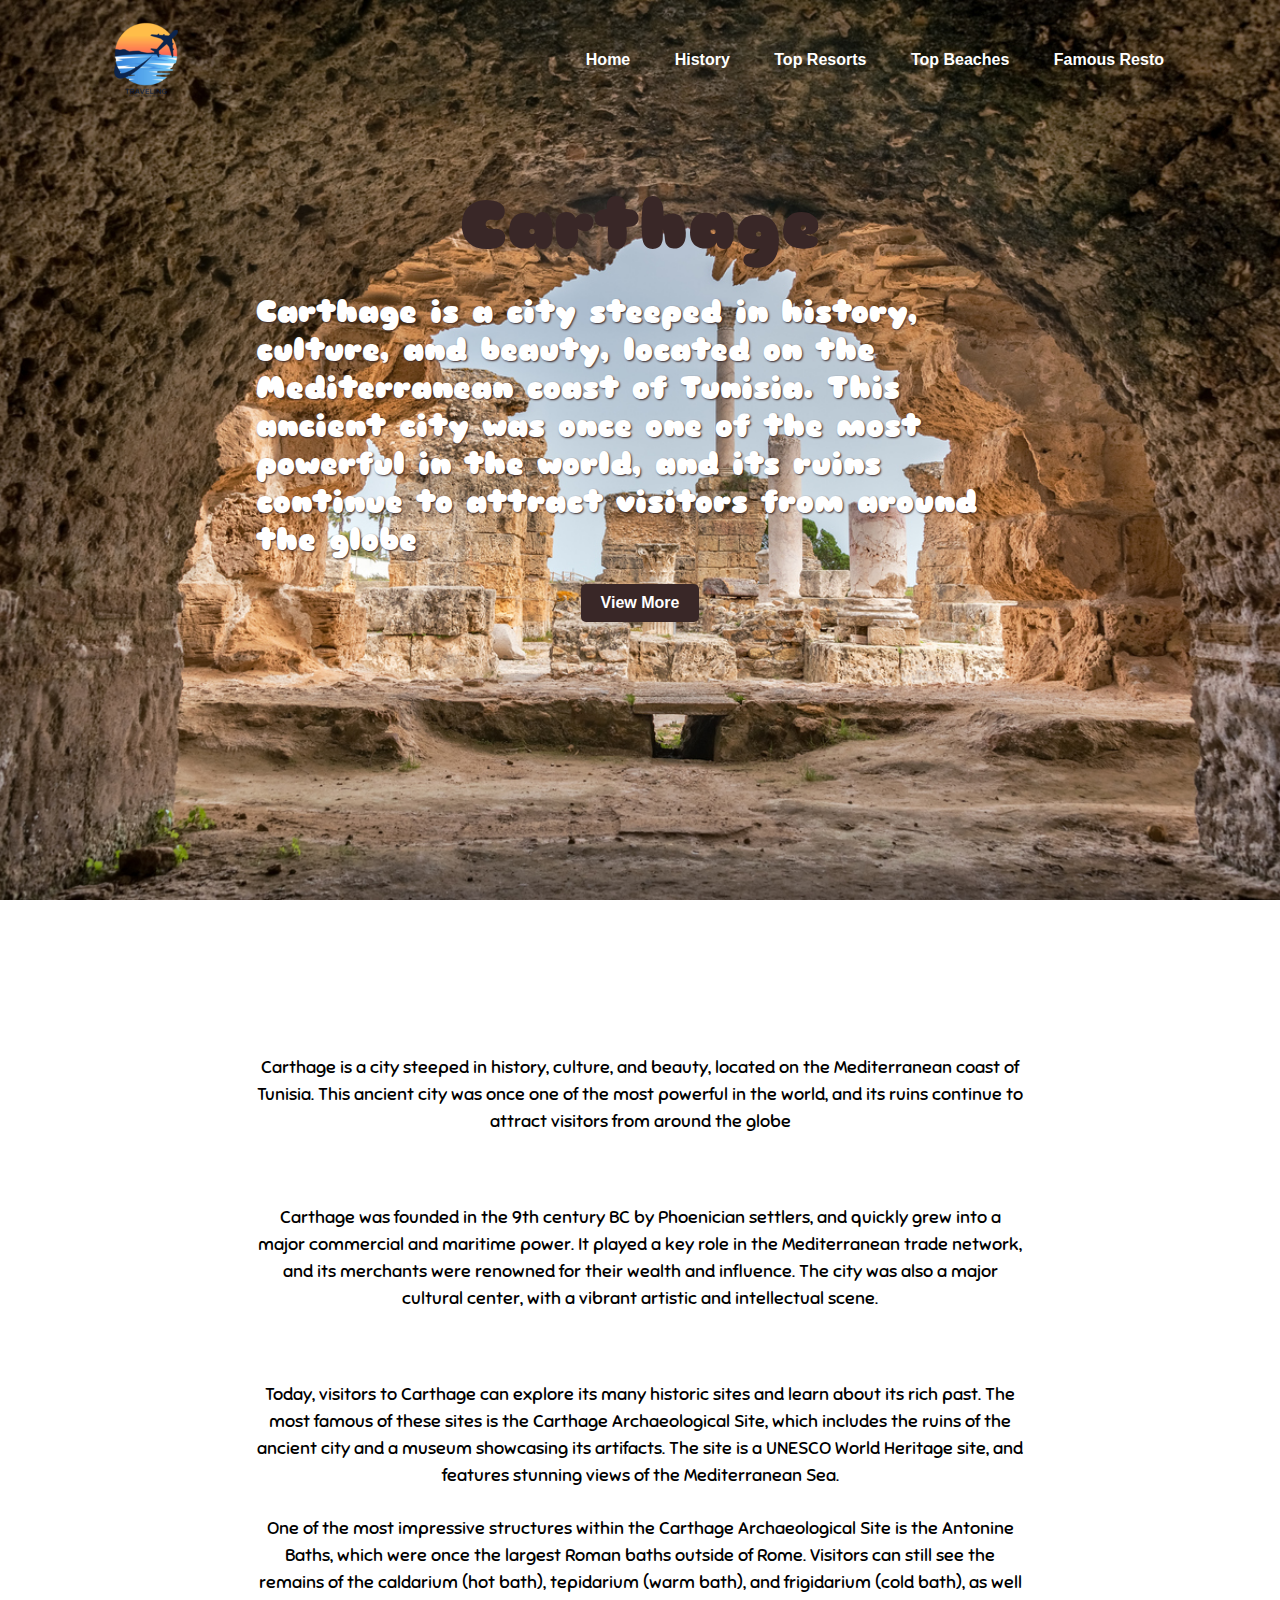
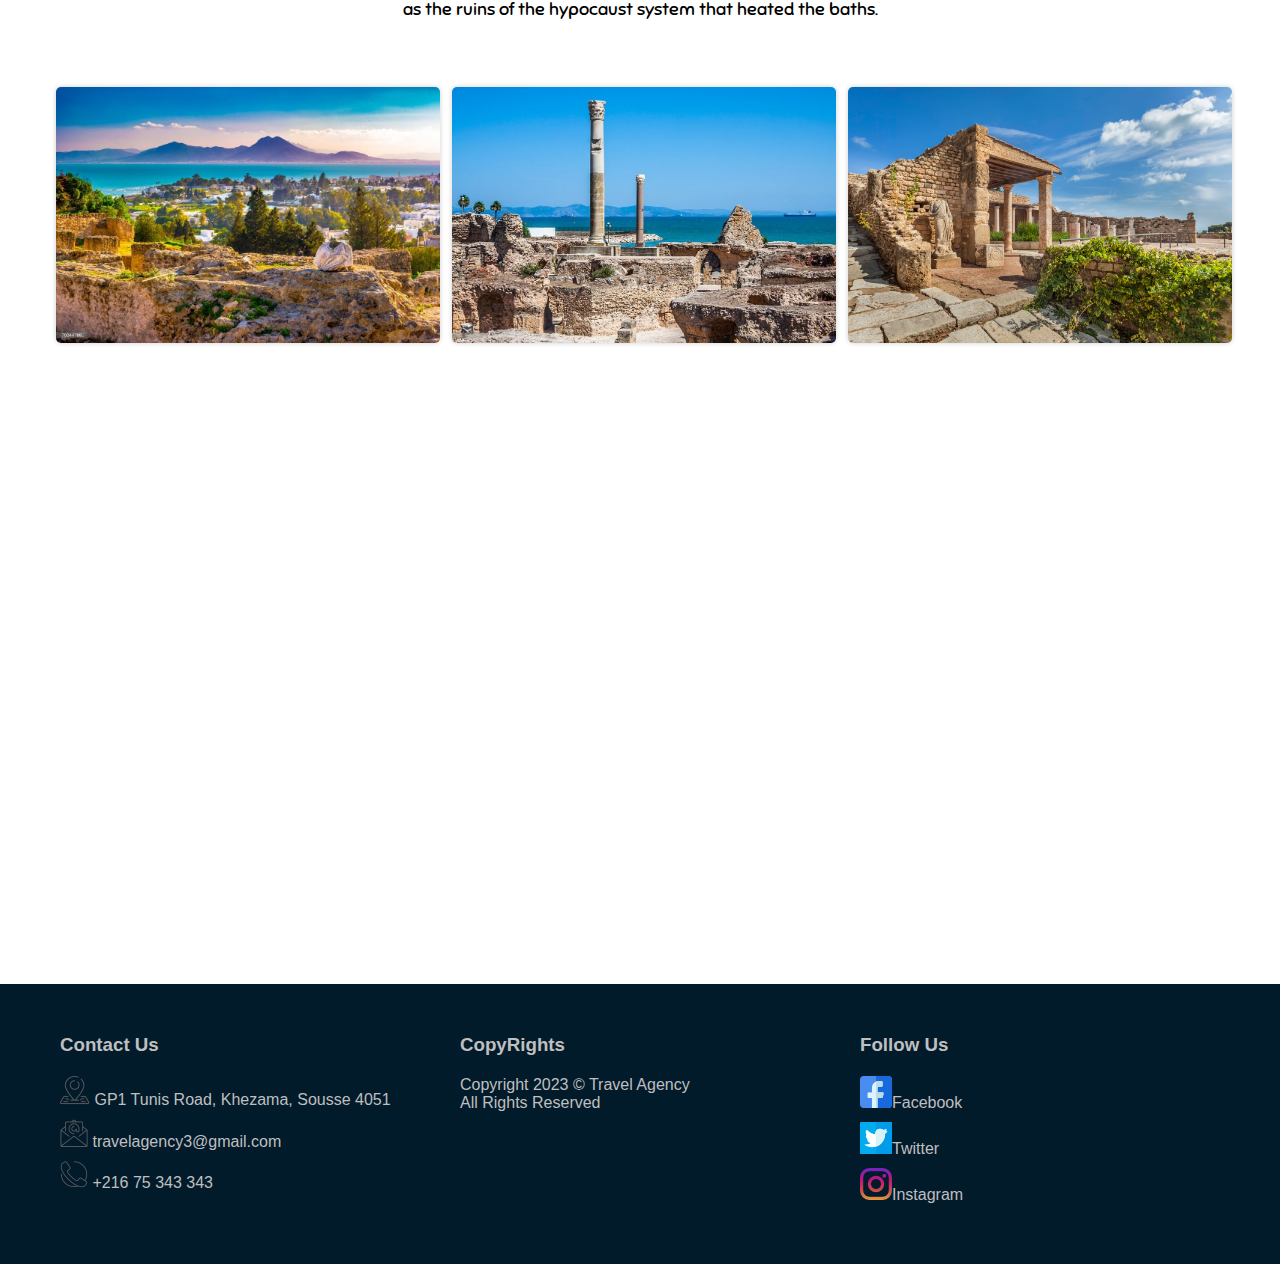
==== carthage.html @ c265ce58 "adding charthage.html" ====
<!DOCTYPE html>
<html lang="en">
<head>
    <meta charset="UTF-8">
    <meta http-equiv="X-UA-Compatible" content="IE=edge">
    <meta name="viewport" content="width=device-width, initial-scale=1.0">
    <link rel="stylesheet" href="carthage.css">
    <link rel="preconnect" href="https://fonts.googleapis.com">
<link rel="preconnect" href="https://fonts.gstatic.com" crossorigin>
<link href="https://fonts.googleapis.com/css2?family=El+Messiri:wght@500&family=Sniglet&display=swap" rel="stylesheet">
    <title>Carthage</title>
</head>
<body>
    <header>
        <nav>
            <img id="logo" src="travellogo.png" alt="logo">
            <ul>
                <li><a href="#">Home</a></li>
                <li><a href="#">History</a></li>
                <li><a href="#">Top Resorts</a></li>
                <li><a href="#">Top Beaches</a></li>
                <li><a href="#">Famous resto</a></li>
            </ul>
        </nav>
        <div class="first_view">
            <h1>Carthage</h1>
            <p>Carthage is a city steeped in history, culture, and beauty, located on the Mediterranean coast of Tunisia. This ancient city was once one of the most powerful in the world, and its ruins continue to attract visitors from around the globe</p>
            <div class="container_bot">
                <button class="view-more">View More</button>
            </div>
        </div>
    </header>
    <main>
        <div class="history" id="1">
            <p>Carthage is a city steeped in history, culture, and beauty, located on the Mediterranean coast of Tunisia. This ancient city was once one of the most powerful in the world, and its ruins continue to attract visitors from around the globe</p>
            <br><p>Carthage was founded in the 9th century BC by Phoenician settlers, and quickly grew into a major commercial and maritime power. It played a key role in the Mediterranean trade network, and its merchants were renowned for their wealth and influence. The city was also a major cultural center, with a vibrant artistic and intellectual scene.</p>
            <br><p>Today, visitors to Carthage can explore its many historic sites and learn about its rich past. The most famous of these sites is the Carthage Archaeological Site, which includes the ruins of the ancient city and a museum showcasing its artifacts. The site is a UNESCO World Heritage site, and features stunning views of the Mediterranean Sea.</p>
            <p>One of the most impressive structures within the Carthage Archaeological Site is the Antonine Baths, which were once the largest Roman baths outside of Rome. Visitors can still see the remains of the caldarium (hot bath), tepidarium (warm bath), and frigidarium (cold bath), as well as the ruins of the hypocaust system that heated the baths.</p>

        </div>
        <div class="images">
            <div class="gallery">
                <div class="gallery-item">
                  <img src="gallary/istockphoto-700447880-1024x1024-transformed.jpeg">
                </div>
                <div class="gallery-item">
                    <img src="gallary/istockphoto-520599299-1024x1024-transformed.jpeg">
                </div>
                <div class="gallery-item">
                    <img src="gallary/iStock-519890767.jpg">
                </div>
            </div>
        </div>
    </main>
    <footer>
        <div class="container">
          <div class="row">
            <div class="col">
                <h3>Contact Us</h3>
                <ul>
                    <li>
                        <img src="adresse.png" alt="adress_logo">
                        GP1 Tunis Road, Khezama, Sousse 4051
                    </li>
                    <li>
                        <img src="mail.png" alt="email_logo">                
                        travelagency3@gmail.com
                    </li>
                    <li>
                        <img src="phone.png" alt="phone_logo">
                        +216 75 343 343
                    </li>
                </ul>
            </div>
            <div class="col">
              <h3>CopyRights</h3>
              <ul>
                <li> Copyright 2023 © Travel Agency <br> All Rights Reserved</li>
              </ul>
            </div>
            <div class="col">
              <h3>Follow Us</h3>
              <ul>
                <li><img src="1.png" alt="facebook_logo"><a href="#">Facebook</a></li>
                <li><img src="twitter.png" alt="twitter_logo"><a href="#">Twitter</a></li>
                <li><img src="instagram.png" alt="instagram_logo"><a href="#">Instagram</a></li>
              </ul>
            </div>
          </div>
        </div>
      </footer>

      
</body>
</html>
---- carthage.css ----
*{
    margin: 0;
    padding: 0;
    font-family: Arial, Helvetica, sans-serif;
}
/*CSS FOR THE HEADER INCLUDING THE NAV BAR STARTS FROM HERE*/
header {
    width: 100%;
    height: 100vh;
    background-size: cover;
    background-position: center;
    background-image: url(gallary/iStock-1150850339.jpg);
    background-size: cover;
    height: 100vh;
    
    
    
}


nav {
    width:85%;
    margin:auto;
    padding:10px 0;
    display: flex;
    align-items: center;
    justify-content: space-between;
    
     
    
}

#logo{
    width: 100px;
    cursor: pointer;
}

header nav ul li {
    list-style: none;
    display: inline-block;
    margin: 0 20px;
}

header nav ul li a {
    text-decoration: none;
    text-transform: capitalize;
    color: white;
    font-family:Verdana, Geneva, Tahoma, sans-serif;
    font-weight: bold;
    
}

/*CSS FOR THE HEADER INCLUDING THE NAV BAR ENDS FROM HERE*/


/*CSS FOR THE FOOTER STARTS FROM HERE*/
footer {
    background-color: #021b2b;
    padding: 50px 0;
    bottom: 0;
    width: 100%;
    position: initial;
    
  }
  
  .container {
    max-width: 1200px;
    margin: 0 auto;
  }
  
  .row {
    display: flex;
    flex-wrap: wrap;
  }
  
  .col {
    flex: 1;
    padding: 0 20px;
  }
  
  .col h3 {
    margin-bottom: 20px;
    color: #bfbfbf;
  }
  
  .col ul {
    list-style: none;
    margin: 0;
    padding: 0;
  }
  
  .col ul li {
    margin-bottom: 10px;
    color: #bfbfbf;

  }
  
  .col ul li a {
    text-decoration: none;
    color: #bfbfbf;
  }

/*CSS FOR THE FOOTER ENDS FROM HERE*/

/*CSS FOR FIRST_VIEW DIV STARTS HERE */
.first_view{
    margin: 5% 0%;
}
.first_view h1{
    color: rgb(57, 39, 39);
    text-align: center;
    font-size: 67px;
    font-family: 'Sniglet', cursive;;

}

.first_view p{
    margin: 2% 20%;
    color: white;
    font-weight: bolder;
    font-size: 30px;
    font-family: 'Sniglet', cursive;
    text-shadow: 1px 1px 2px rgb(57, 39, 39);
    
}
.container_bot{
    text-align: center;
}
.first_view button{
  padding: 10px 20px;
  font-size: 16px;
  font-weight: bold;
  color: #fff;
  background-color: rgb(57, 39, 39);
  border: none;
  border-radius: 5px;
  cursor: pointer;
  box-shadow: 0 4px 6px rgba(0, 0, 0, 0.1);
  
  
}
/*CSS FOR FIRST_VIEW DIV ENDS HERE */

/*CSS FOR MAIN STARTS HERE */
main{
    height: 170vh;
    margin-top: 12%;
    

}
main p{
    font-family: 'Sniglet', cursive;
    text-align: center;
    margin-top: 10%;
    margin: 2% 20%;
    line-height: 1.5;
    font-size: 18px;
}
/*CSS FOR MAIN ENDS HERE */

/* CSS FOR THE images STARTS HERE */
.images{
    margin-top: 5%;
    margin-bottom: 3%;
}
/* CSS FOR THE images ends HERE */
/* CSS FOR THE GALLERY STARTS HERE */

.gallery {
    display: flex;
    flex-wrap: wrap;
    justify-content:center;
    width: 100%;
    margin-left: 10px;
    margin-top: 10px;
    
    
    
  }
  
  .gallery-item {
    width: 30%;
    margin-bottom: 20px;
    margin-right: 12px;
    
  }
  
  .gallery-item img {
    width: 100%;
    height: 100%;
    display: block;
    border-radius: 5px;
    box-shadow: 0 0 5px rgba(0, 0, 0, 0.2);
  }
  
  /*CSS FOR THE GALLERY ENDS HERE*/
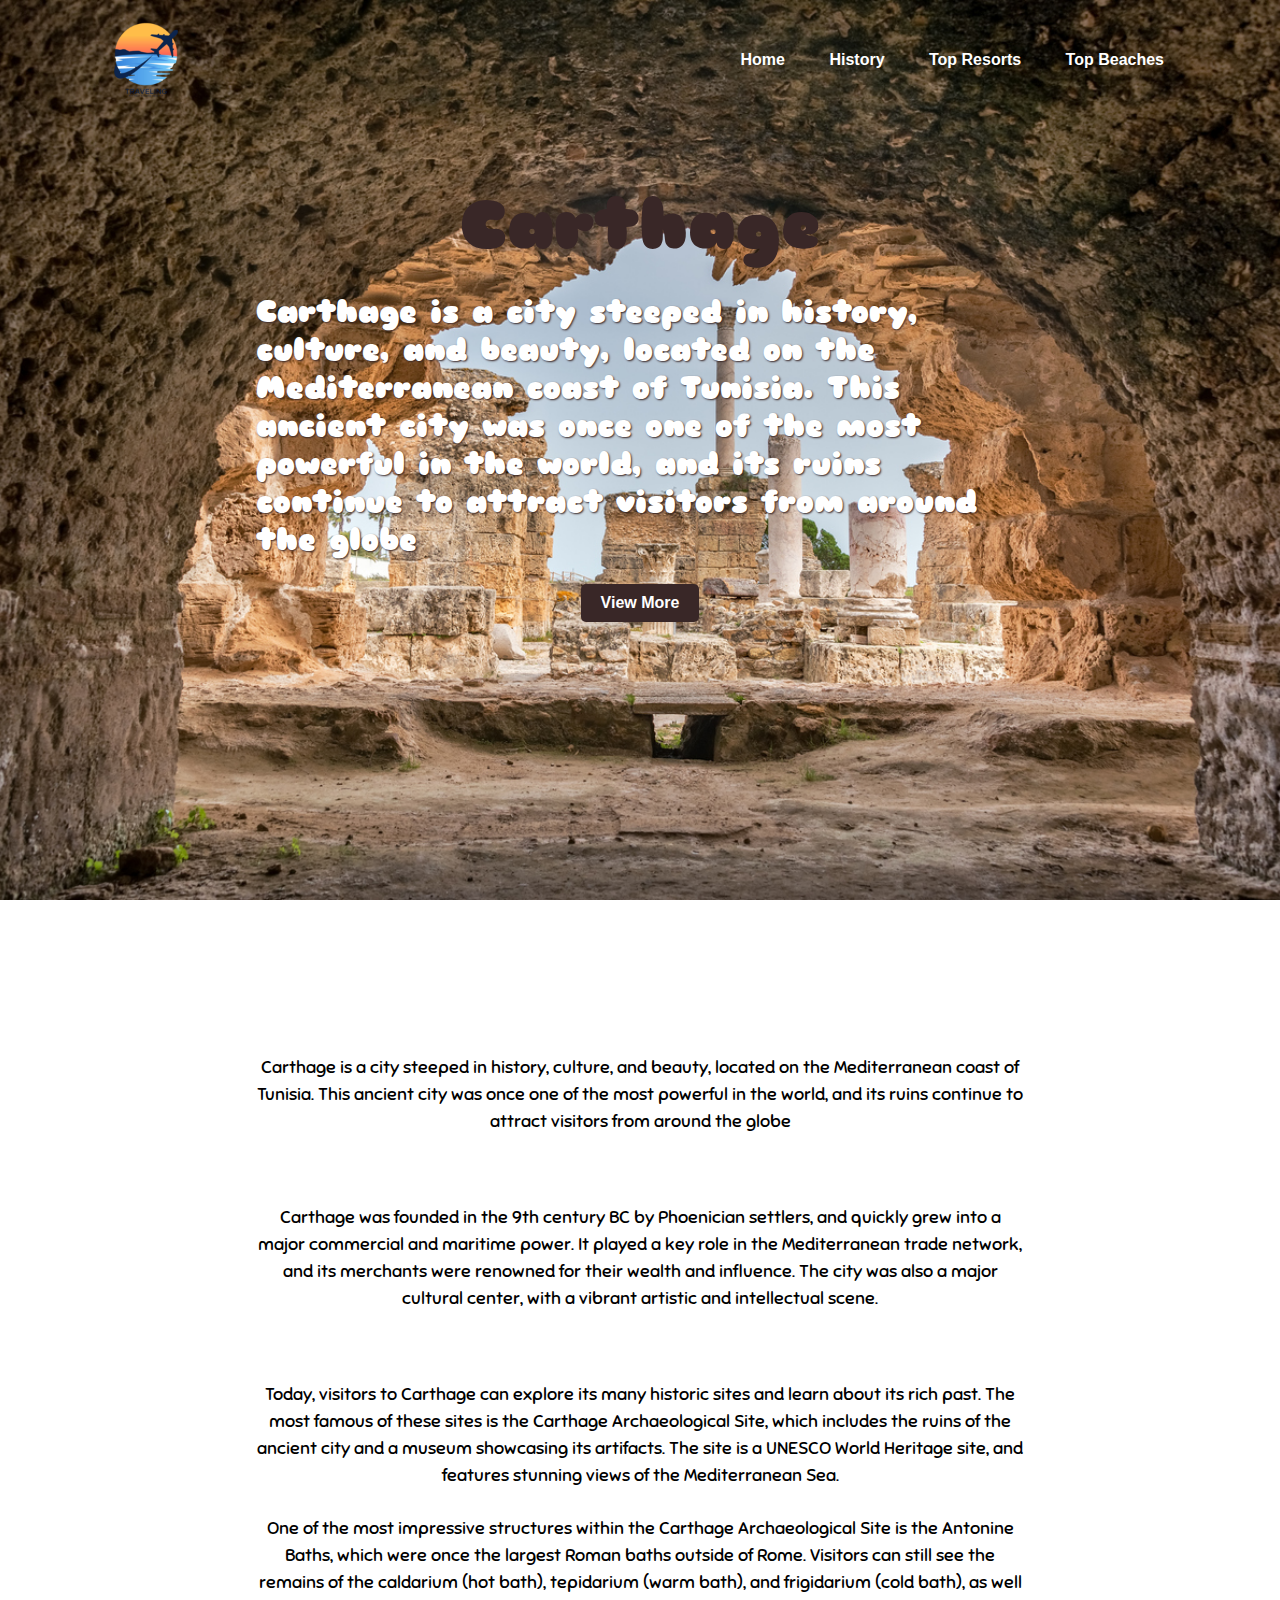
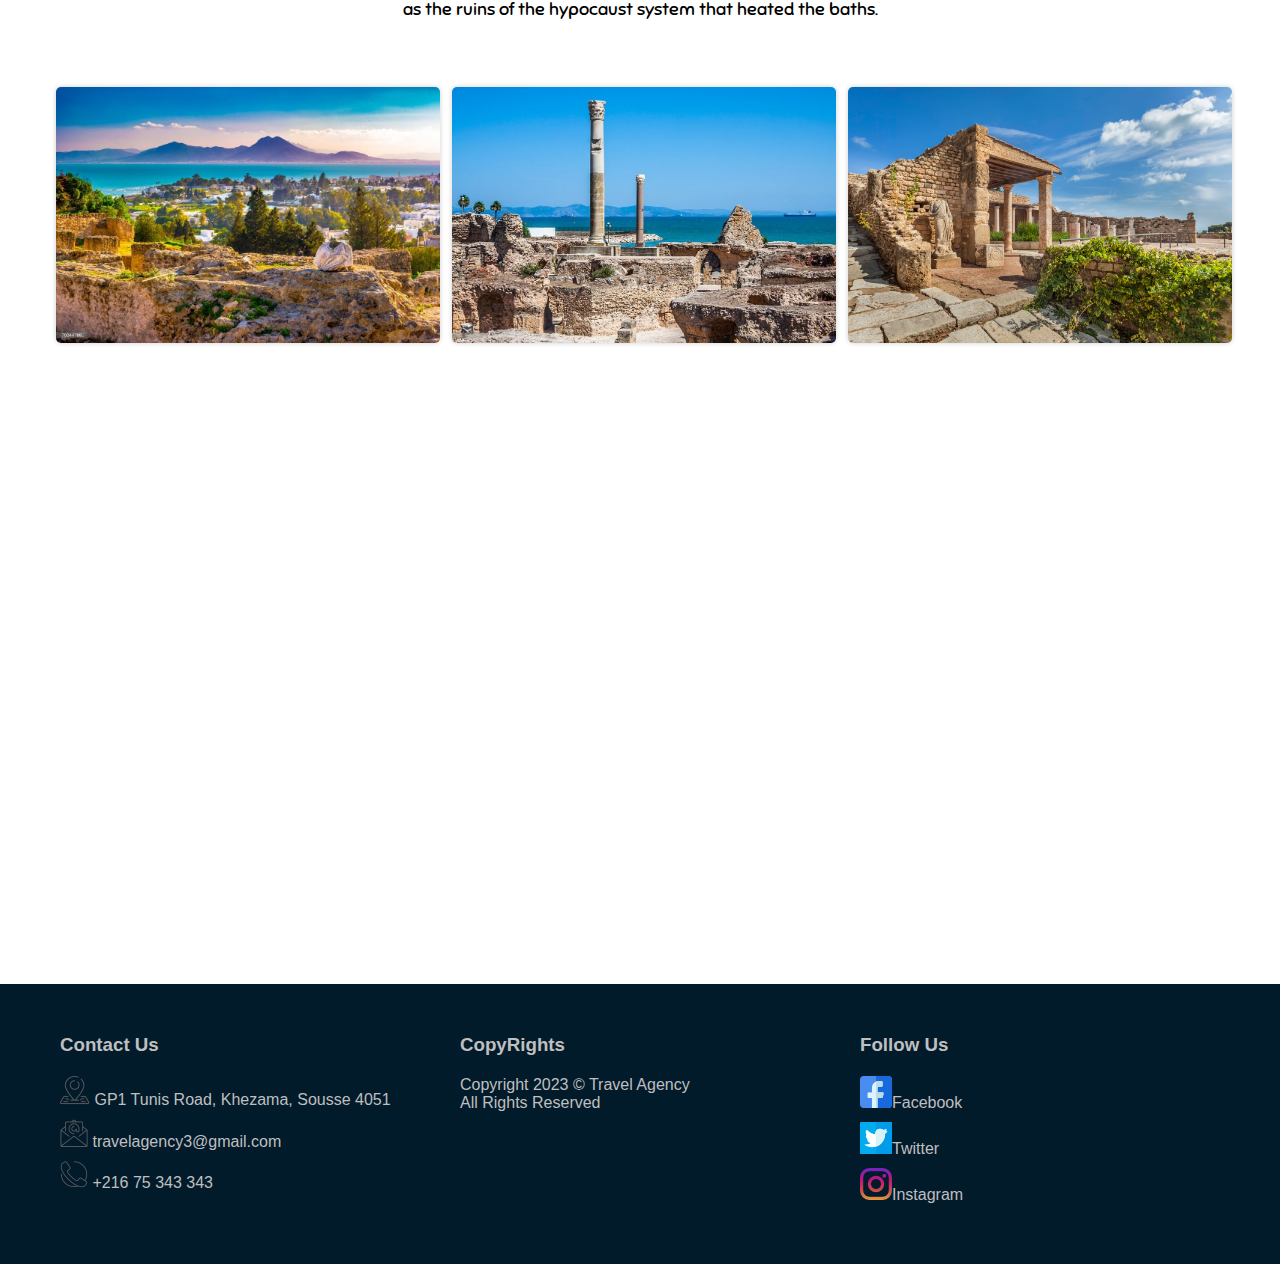
==== commit bb99e497: "[carthage.html] adding intern link" ====
--- a/carthage.html
+++ b/carthage.html
@@ -15,18 +15,17 @@
         <nav>
             <img id="logo" src="travellogo.png" alt="logo">
             <ul>
-                <li><a href="#">Home</a></li>
+                <li><a href="/index.html">Home</a></li>
                 <li><a href="#">History</a></li>
                 <li><a href="#">Top Resorts</a></li>
                 <li><a href="#">Top Beaches</a></li>
-                <li><a href="#">Famous resto</a></li>
             </ul>
         </nav>
         <div class="first_view">
             <h1>Carthage</h1>
             <p>Carthage is a city steeped in history, culture, and beauty, located on the Mediterranean coast of Tunisia. This ancient city was once one of the most powerful in the world, and its ruins continue to attract visitors from around the globe</p>
             <div class="container_bot">
-                <button class="view-more">View More</button>
+                <button class="view-more"><a href="#1">View More</a></button>
             </div>
         </div>
     </header>
--- a/carthage.css
+++ b/carthage.css
@@ -139,6 +139,10 @@
   
   
 }
+.first_view button a{
+  text-decoration: none;
+  color: white;
+}
 /*CSS FOR FIRST_VIEW DIV ENDS HERE */
 
 /*CSS FOR MAIN STARTS HERE */
